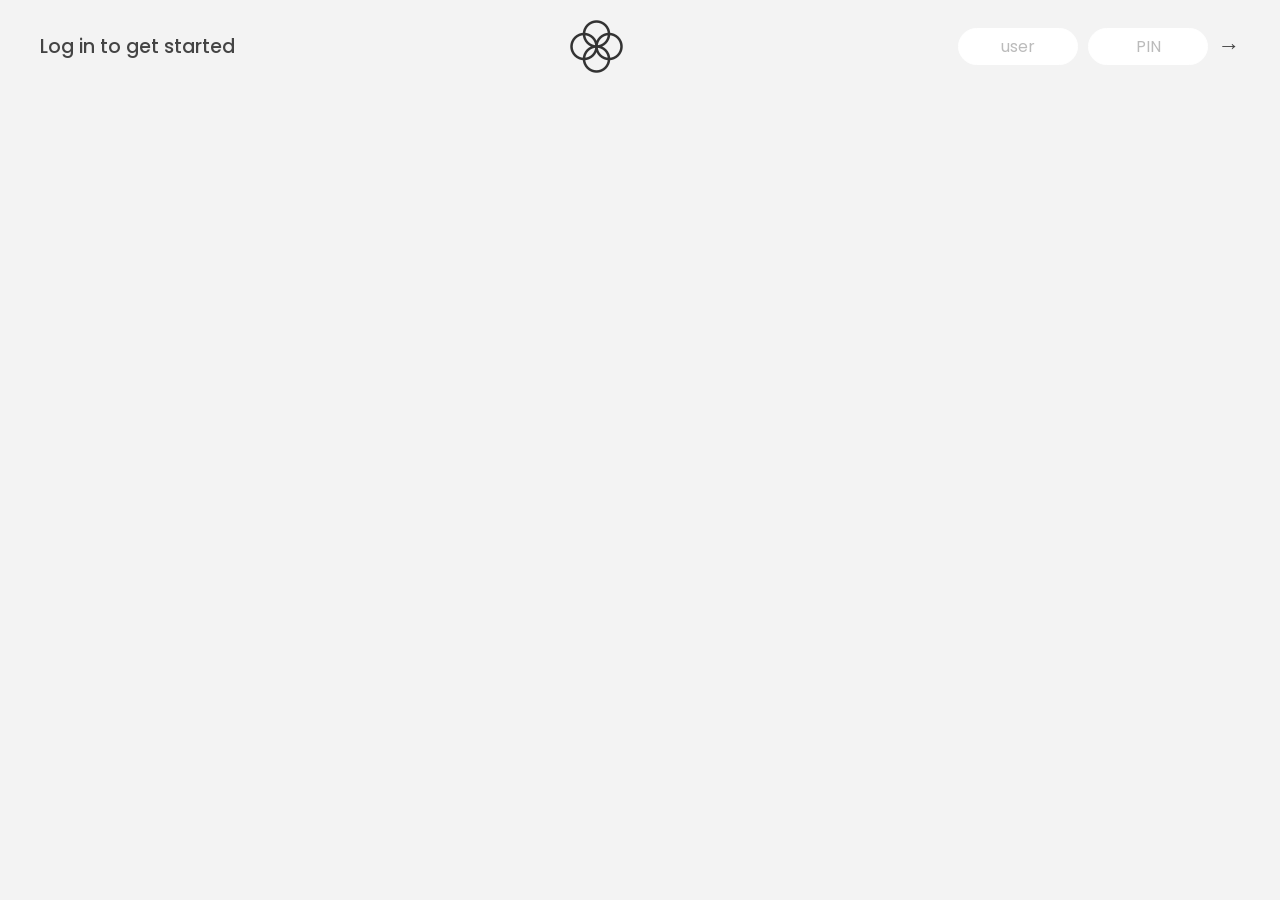
==== 11-Arrays-Bankist/starter/index.html @ 5df21737 "first" ====
<!DOCTYPE html>
<html lang="en">
  <head>
    <meta charset="UTF-8" />
    <meta name="viewport" content="width=device-width, initial-scale=1.0" />
    <meta http-equiv="X-UA-Compatible" content="ie=edge" />
    <link rel="shortcut icon" type="image/png" href="/icon.png" />

    <link
      href="https://fonts.googleapis.com/css?family=Poppins:400,500,600&display=swap"
      rel="stylesheet"
    />

    <link rel="stylesheet" href="style.css" />
    <title>Bankist</title>
  </head>
  <body>
    <!-- TOP NAVIGATION -->
    <nav>
      <p class="welcome">Log in to get started</p>
      <img src="logo.png" alt="Logo" class="logo" />
      <form class="login">
        <input
          type="text"
          placeholder="user"
          class="login__input login__input--user"
        />
        <!-- In practice, use type="password" -->
        <input
          type="text"
          placeholder="PIN"
          maxlength="4"
          class="login__input login__input--pin"
        />
        <button class="login__btn">&rarr;</button>
      </form>
    </nav>

    <main class="app">
      <!-- BALANCE -->
      <div class="balance">
        <div>
          <p class="balance__label">Current balance</p>
          <p class="balance__date">
            As of <span class="date">05/03/2037</span>
          </p>
        </div>
        <p class="balance__value">0000€</p>
      </div>

      <!-- MOVEMENTS -->
      <div class="movements">
        <div class="movements__row">
          <div class="movements__type movements__type--deposit">2 deposit</div>
          <div class="movements__date">3 days ago</div>
          <div class="movements__value">4 000€</div>
        </div>
        <div class="movements__row">
          <div class="movements__type movements__type--withdrawal">
            1 withdrawal
          </div>
          <div class="movements__date">24/01/2037</div>
          <div class="movements__value">-378€</div>
        </div>
      </div>

      <!-- SUMMARY -->
      <div class="summary">
        <p class="summary__label">In</p>
        <p class="summary__value summary__value--in">0000€</p>
        <p class="summary__label">Out</p>
        <p class="summary__value summary__value--out">0000€</p>
        <p class="summary__label">Interest</p>
        <p class="summary__value summary__value--interest">0000€</p>
        <button class="btn--sort">&downarrow; SORT</button>
      </div>

      <!-- OPERATION: TRANSFERS -->
      <div class="operation operation--transfer">
        <h2>Transfer money</h2>
        <form class="form form--transfer">
          <input type="text" class="form__input form__input--to" />
          <input type="number" class="form__input form__input--amount" />
          <button class="form__btn form__btn--transfer">&rarr;</button>
          <label class="form__label">Transfer to</label>
          <label class="form__label">Amount</label>
        </form>
      </div>

      <!-- OPERATION: LOAN -->
      <div class="operation operation--loan">
        <h2>Request loan</h2>
        <form class="form form--loan">
          <input type="number" class="form__input form__input--loan-amount" />
          <button class="form__btn form__btn--loan">&rarr;</button>
          <label class="form__label form__label--loan">Amount</label>
        </form>
      </div>

      <!-- OPERATION: CLOSE -->
      <div class="operation operation--close">
        <h2>Close account</h2>
        <form class="form form--close">
          <input type="text" class="form__input form__input--user" />
          <input
            type="password"
            maxlength="6"
            class="form__input form__input--pin"
          />
          <button class="form__btn form__btn--close">&rarr;</button>
          <label class="form__label">Confirm user</label>
          <label class="form__label">Confirm PIN</label>
        </form>
      </div>

      <!-- LOGOUT TIMER -->
      <p class="logout-timer">
        You will be logged out in <span class="timer">05:00</span>
      </p>
    </main>

    <!-- <footer>
      &copy; by Jonas Schmedtmann. Don't claim as your own :)
    </footer> -->

    <script src="script.js"></script>
  </body>
</html>
---- 11-Arrays-Bankist/starter/style.css ----
/*
 * Use this CSS to learn some intersting techniques,
 * in case you're wondering how I built the UI.
 * Have fun! 😁
 */

* {
  margin: 0;
  padding: 0;
  box-sizing: inherit;
}

html {
  font-size: 62.5%;
  box-sizing: border-box;
}

body {
  font-family: 'Poppins', sans-serif;
  color: #444;
  background-color: #f3f3f3;
  height: 100vh;
  padding: 2rem;
}

nav {
  display: flex;
  justify-content: space-between;
  align-items: center;
  padding: 0 2rem;
}

.welcome {
  font-size: 1.9rem;
  font-weight: 500;
}

.logo {
  height: 5.25rem;
}

.login {
  display: flex;
}

.login__input {
  border: none;
  padding: 0.5rem 2rem;
  font-size: 1.6rem;
  font-family: inherit;
  text-align: center;
  width: 12rem;
  border-radius: 10rem;
  margin-right: 1rem;
  color: inherit;
  border: 1px solid #fff;
  transition: all 0.3s;
}

.login__input:focus {
  outline: none;
  border: 1px solid #ccc;
}

.login__input::placeholder {
  color: #bbb;
}

.login__btn {
  border: none;
  background: none;
  font-size: 2.2rem;
  color: inherit;
  cursor: pointer;
  transition: all 0.3s;
}

.login__btn:hover,
.login__btn:focus,
.btn--sort:hover,
.btn--sort:focus {
  outline: none;
  color: #777;
}

/* MAIN */
.app {
  position: relative;
  max-width: 100rem;
  margin: 4rem auto;
  display: grid;
  grid-template-columns: 4fr 3fr;
  grid-template-rows: auto repeat(3, 15rem) auto;
  gap: 2rem;

  /* NOTE This creates the fade in/out anumation */
  opacity: 0; 
  transition: all 1s;
}

.balance {
  grid-column: 1 / span 2;
  display: flex;
  align-items: flex-end;
  justify-content: space-between;
  margin-bottom: 2rem;
}

.balance__label {
  font-size: 2.2rem;
  font-weight: 500;
  margin-bottom: -0.2rem;
}

.balance__date {
  font-size: 1.4rem;
  color: #888;
}

.balance__value {
  font-size: 4.5rem;
  font-weight: 400;
}

/* MOVEMENTS */
.movements {
  grid-row: 2 / span 3;
  background-color: #fff;
  border-radius: 1rem;
  overflow: scroll;
}

.movements__row {
  padding: 2.25rem 4rem;
  display: flex;
  align-items: center;
  border-bottom: 1px solid #eee;
}

.movements__type {
  font-size: 1.1rem;
  text-transform: uppercase;
  font-weight: 500;
  color: #fff;
  padding: 0.1rem 1rem;
  border-radius: 10rem;
  margin-right: 2rem;
}

.movements__date {
  font-size: 1.1rem;
  text-transform: uppercase;
  font-weight: 500;
  color: #666;
}

.movements__type--deposit {
  background-image: linear-gradient(to top left, #39b385, #9be15d);
}

.movements__type--withdrawal {
  background-image: linear-gradient(to top left, #e52a5a, #ff585f);
}

.movements__value {
  font-size: 1.7rem;
  margin-left: auto;
}

/* SUMMARY */
.summary {
  grid-row: 5 / 6;
  display: flex;
  align-items: baseline;
  padding: 0 0.3rem;
  margin-top: 1rem;
}

.summary__label {
  font-size: 1.2rem;
  font-weight: 500;
  text-transform: uppercase;
  margin-right: 0.8rem;
}

.summary__value {
  font-size: 2.2rem;
  margin-right: 2.5rem;
}

.summary__value--in,
.summary__value--interest {
  color: #66c873;
}

.summary__value--out {
  color: #f5465d;
}

.btn--sort {
  margin-left: auto;
  border: none;
  background: none;
  font-size: 1.3rem;
  font-weight: 500;
  cursor: pointer;
}

/* OPERATIONS */
.operation {
  border-radius: 1rem;
  padding: 3rem 4rem;
  color: #333;
}

.operation--transfer {
  background-image: linear-gradient(to top left, #ffb003, #ffcb03);
}

.operation--loan {
  background-image: linear-gradient(to top left, #39b385, #9be15d);
}

.operation--close {
  background-image: linear-gradient(to top left, #e52a5a, #ff585f);
}

h2 {
  margin-bottom: 1.5rem;
  font-size: 1.7rem;
  font-weight: 600;
  color: #333;
}

.form {
  display: grid;
  grid-template-columns: 2.5fr 2.5fr 1fr;
  grid-template-rows: auto auto;
  gap: 0.4rem 1rem;
}

/* Exceptions for interst */
.form.form--loan {
  grid-template-columns: 2.5fr 1fr 2.5fr;
}
.form__label--loan {
  grid-row: 2;
}
/* End exceptions */

.form__input {
  width: 100%;
  border: none;
  background-color: rgba(255, 255, 255, 0.4);
  font-family: inherit;
  font-size: 1.5rem;
  text-align: center;
  color: #333;
  padding: 0.3rem 1rem;
  border-radius: 0.7rem;
  transition: all 0.3s;
}

.form__input:focus {
  outline: none;
  background-color: rgba(255, 255, 255, 0.6);
}

.form__label {
  font-size: 1.3rem;
  text-align: center;
}

.form__btn {
  border: none;
  border-radius: 0.7rem;
  font-size: 1.8rem;
  background-color: #fff;
  cursor: pointer;
  transition: all 0.3s;
}

.form__btn:focus {
  outline: none;
  background-color: rgba(255, 255, 255, 0.8);
}

.logout-timer {
  padding: 0 0.3rem;
  margin-top: 1.9rem;
  text-align: right;
  font-size: 1.25rem;
}

.timer {
  font-weight: 600;
}
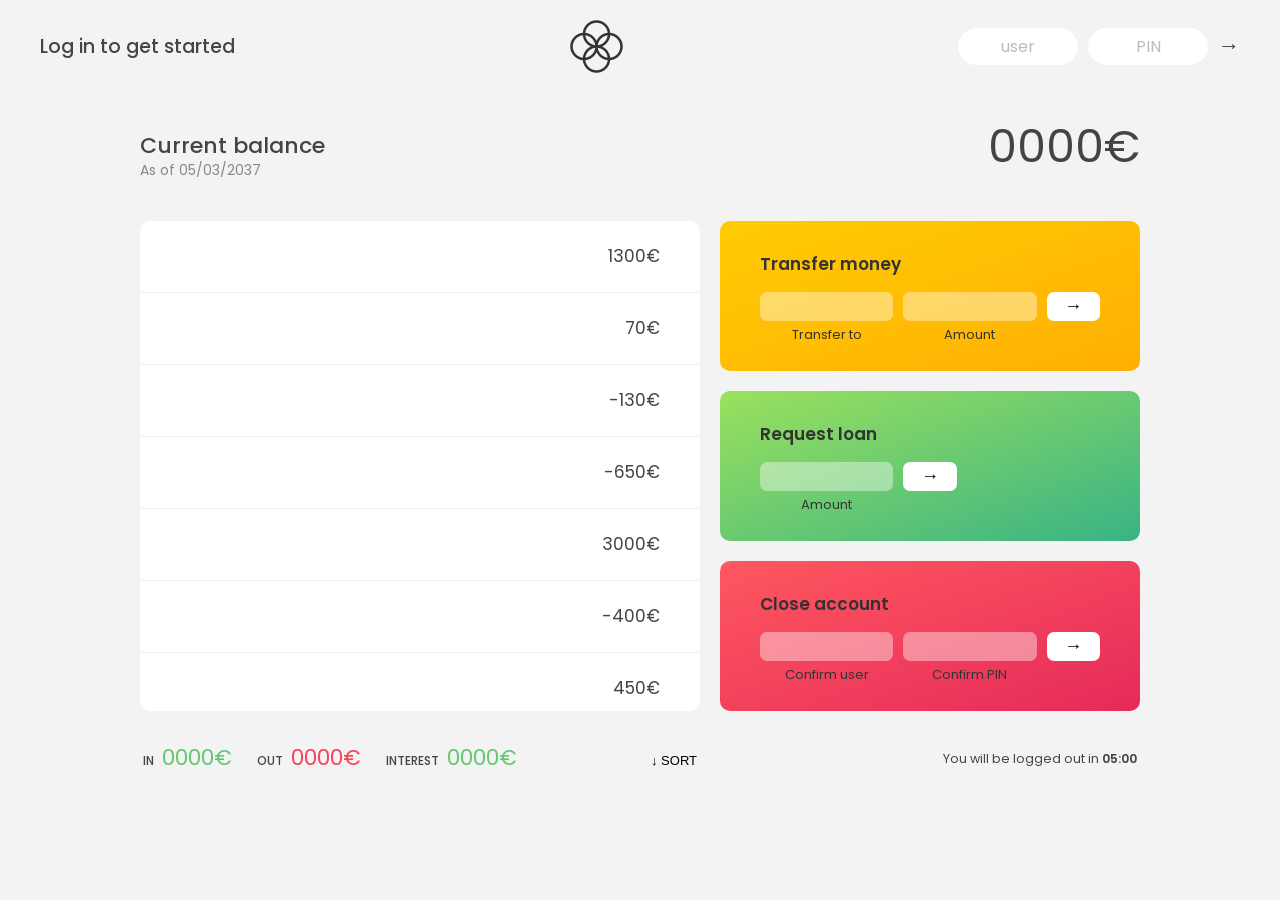
==== commit 3262a757: "movements add" ====
--- a/11-Arrays-Bankist/starter/index.html
+++ b/11-Arrays-Bankist/starter/index.html
@@ -53,7 +53,7 @@
         <div class="movements__row">
           <div class="movements__type movements__type--deposit">2 deposit</div>
           <div class="movements__date">3 days ago</div>
-          <div class="movements__value">4 000€</div>
+          <div class="movements__value">4.000€</div>
         </div>
         <div class="movements__row">
           <div class="movements__type movements__type--withdrawal">
--- a/11-Arrays-Bankist/starter/style.css
+++ b/11-Arrays-Bankist/starter/style.css
@@ -94,7 +94,7 @@
   gap: 2rem;
 
   /* NOTE This creates the fade in/out anumation */
-  opacity: 0; 
+  /* opacity: 0;  */
   transition: all 1s;
 }
 
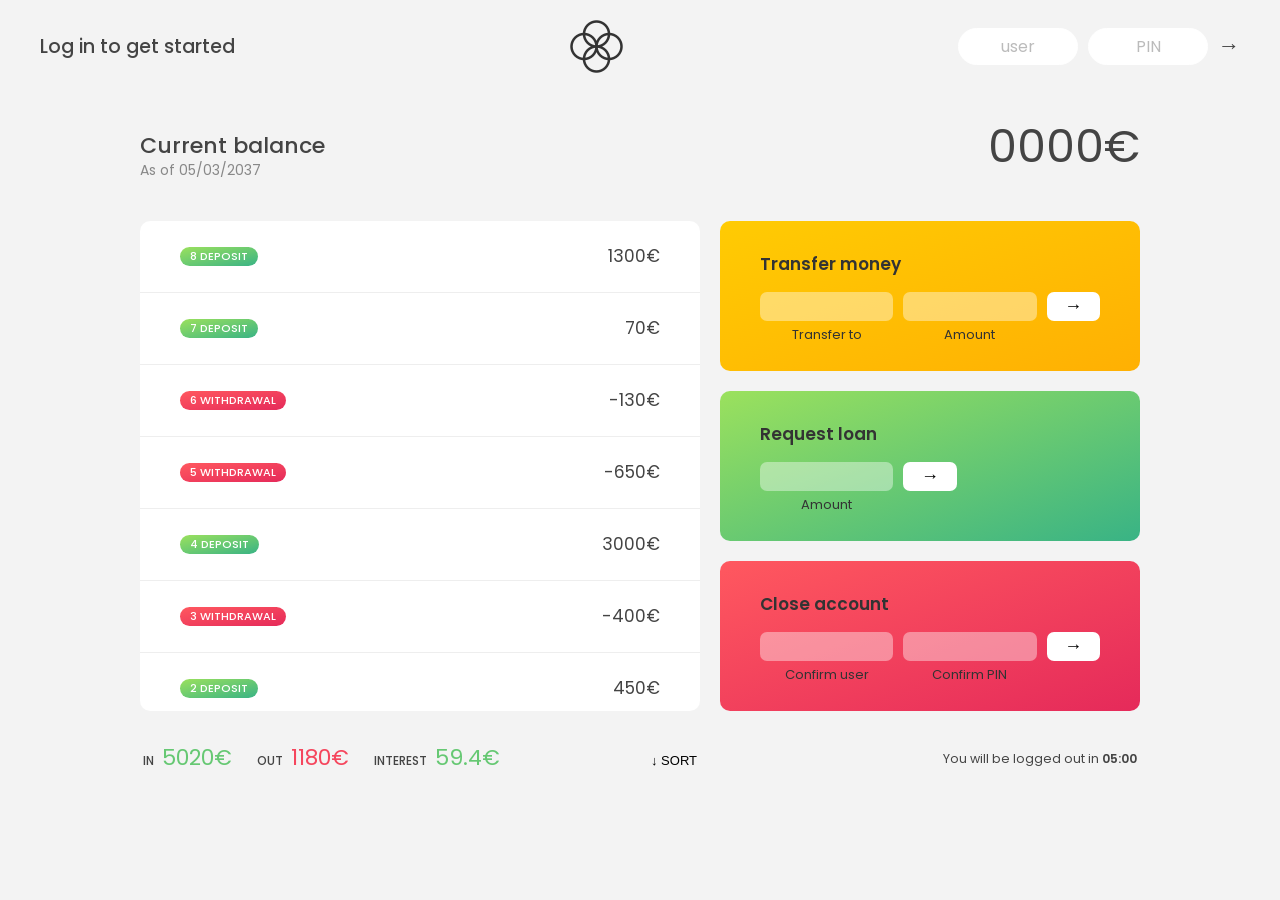
==== commit 1074640b: "Login" ====
--- a/11-Arrays-Bankist/starter/index.html
+++ b/11-Arrays-Bankist/starter/index.html
@@ -1,128 +1,115 @@
 <!DOCTYPE html>
 <html lang="en">
-  <head>
-    <meta charset="UTF-8" />
-    <meta name="viewport" content="width=device-width, initial-scale=1.0" />
-    <meta http-equiv="X-UA-Compatible" content="ie=edge" />
-    <link rel="shortcut icon" type="image/png" href="/icon.png" />
 
-    <link
-      href="https://fonts.googleapis.com/css?family=Poppins:400,500,600&display=swap"
-      rel="stylesheet"
-    />
+<head>
+  <meta charset="UTF-8" />
+  <meta name="viewport" content="width=device-width, initial-scale=1.0" />
+  <meta http-equiv="X-UA-Compatible" content="ie=edge" />
+  <link rel="shortcut icon" type="image/png" href="/icon.png" />
 
-    <link rel="stylesheet" href="style.css" />
-    <title>Bankist</title>
-  </head>
-  <body>
-    <!-- TOP NAVIGATION -->
-    <nav>
-      <p class="welcome">Log in to get started</p>
-      <img src="logo.png" alt="Logo" class="logo" />
-      <form class="login">
-        <input
-          type="text"
-          placeholder="user"
-          class="login__input login__input--user"
-        />
-        <!-- In practice, use type="password" -->
-        <input
-          type="text"
-          placeholder="PIN"
-          maxlength="4"
-          class="login__input login__input--pin"
-        />
-        <button class="login__btn">&rarr;</button>
+  <link href="https://fonts.googleapis.com/css?family=Poppins:400,500,600&display=swap" rel="stylesheet" />
+
+  <link rel="stylesheet" href="style.css" />
+  <title>Bankist</title>
+</head>
+
+<body>
+  <!-- TOP NAVIGATION -->
+  <nav>
+    <p class="welcome">Log in to get started</p>
+    <img src="logo.png" alt="Logo" class="logo" />
+    <form class="login">
+      <input type="text" placeholder="user" class="login__input login__input--user" />
+      <!-- In practice, use type="password" -->
+      <input type="text" placeholder="PIN" maxlength="4" class="login__input login__input--pin" />
+      <button class="login__btn">&rarr;</button>
+    </form>
+  </nav>
+
+  <main class="app">
+    <!-- BALANCE -->
+    <div class="balance">
+      <div>
+        <p class="balance__label">Current balance</p>
+        <p class="balance__date">
+          As of <span class="date">05/03/2037</span>
+        </p>
+      </div>
+      <p class="balance__value">0000€</p>
+    </div>
+
+    <!-- MOVEMENTS -->
+    <div class="movements">
+      <div class="movements__row">
+        <div class="movements__type movements__type--deposit">2 deposit</div>
+        <div class="movements__date">3 days ago</div>
+        <div class="movements__value">4.000€</div>
+      </div>
+      <div class="movements__row">
+        <div class="movements__type movements__type--withdrawal">
+          1 withdrawal
+        </div>
+        <div class="movements__date">24/01/2037</div>
+        <div class="movements__value">-378€</div>
+      </div>
+    </div>
+
+    <!-- SUMMARY -->
+    <div class="summary">
+      <p class="summary__label">In</p>
+      <p class="summary__value summary__value--in">0000€</p>
+      <p class="summary__label">Out</p>
+      <p class="summary__value summary__value--out">0000€</p>
+      <p class="summary__label">Interest</p>
+      <p class="summary__value summary__value--interest">0000€</p>
+      <button class="btn--sort">&downarrow; SORT</button>
+    </div>
+
+    <!-- OPERATION: TRANSFERS -->
+    <div class="operation operation--transfer">
+      <h2>Transfer money</h2>
+      <form class="form form--transfer">
+        <input type="text" class="form__input form__input--to" />
+        <input type="number" class="form__input form__input--amount" />
+        <button class="form__btn form__btn--transfer">&rarr;</button>
+        <label class="form__label">Transfer to</label>
+        <label class="form__label">Amount</label>
       </form>
-    </nav>
+    </div>
 
-    <main class="app">
-      <!-- BALANCE -->
-      <div class="balance">
-        <div>
-          <p class="balance__label">Current balance</p>
-          <p class="balance__date">
-            As of <span class="date">05/03/2037</span>
-          </p>
-        </div>
-        <p class="balance__value">0000€</p>
-      </div>
+    <!-- OPERATION: LOAN -->
+    <div class="operation operation--loan">
+      <h2>Request loan</h2>
+      <form class="form form--loan">
+        <input type="number" class="form__input form__input--loan-amount" />
+        <button class="form__btn form__btn--loan">&rarr;</button>
+        <label class="form__label form__label--loan">Amount</label>
+      </form>
+    </div>
 
-      <!-- MOVEMENTS -->
-      <div class="movements">
-        <div class="movements__row">
-          <div class="movements__type movements__type--deposit">2 deposit</div>
-          <div class="movements__date">3 days ago</div>
-          <div class="movements__value">4.000€</div>
-        </div>
-        <div class="movements__row">
-          <div class="movements__type movements__type--withdrawal">
-            1 withdrawal
-          </div>
-          <div class="movements__date">24/01/2037</div>
-          <div class="movements__value">-378€</div>
-        </div>
-      </div>
+    <!-- OPERATION: CLOSE -->
+    <div class="operation operation--close">
+      <h2>Close account</h2>
+      <form class="form form--close">
+        <input type="text" class="form__input form__input--user" />
+        <input type="password" maxlength="6" class="form__input form__input--pin" />
+        <button class="form__btn form__btn--close">&rarr;</button>
+        <label class="form__label">Confirm user</label>
+        <label class="form__label">Confirm PIN</label>
+      </form>
+    </div>
 
-      <!-- SUMMARY -->
-      <div class="summary">
-        <p class="summary__label">In</p>
-        <p class="summary__value summary__value--in">0000€</p>
-        <p class="summary__label">Out</p>
-        <p class="summary__value summary__value--out">0000€</p>
-        <p class="summary__label">Interest</p>
-        <p class="summary__value summary__value--interest">0000€</p>
-        <button class="btn--sort">&downarrow; SORT</button>
-      </div>
+    <!-- LOGOUT TIMER -->
+    <p class="logout-timer">
+      You will be logged out in <span class="timer">05:00</span>
+    </p>
+  </main>
 
-      <!-- OPERATION: TRANSFERS -->
-      <div class="operation operation--transfer">
-        <h2>Transfer money</h2>
-        <form class="form form--transfer">
-          <input type="text" class="form__input form__input--to" />
-          <input type="number" class="form__input form__input--amount" />
-          <button class="form__btn form__btn--transfer">&rarr;</button>
-          <label class="form__label">Transfer to</label>
-          <label class="form__label">Amount</label>
-        </form>
-      </div>
-
-      <!-- OPERATION: LOAN -->
-      <div class="operation operation--loan">
-        <h2>Request loan</h2>
-        <form class="form form--loan">
-          <input type="number" class="form__input form__input--loan-amount" />
-          <button class="form__btn form__btn--loan">&rarr;</button>
-          <label class="form__label form__label--loan">Amount</label>
-        </form>
-      </div>
-
-      <!-- OPERATION: CLOSE -->
-      <div class="operation operation--close">
-        <h2>Close account</h2>
-        <form class="form form--close">
-          <input type="text" class="form__input form__input--user" />
-          <input
-            type="password"
-            maxlength="6"
-            class="form__input form__input--pin"
-          />
-          <button class="form__btn form__btn--close">&rarr;</button>
-          <label class="form__label">Confirm user</label>
-          <label class="form__label">Confirm PIN</label>
-        </form>
-      </div>
-
-      <!-- LOGOUT TIMER -->
-      <p class="logout-timer">
-        You will be logged out in <span class="timer">05:00</span>
-      </p>
-    </main>
-
-    <!-- <footer>
+  <!-- <footer>
       &copy; by Jonas Schmedtmann. Don't claim as your own :)
     </footer> -->
 
-    <script src="script.js"></script>
-  </body>
-</html>
+  <script src="myscript.js"></script>
+</body>
+
+</html>
